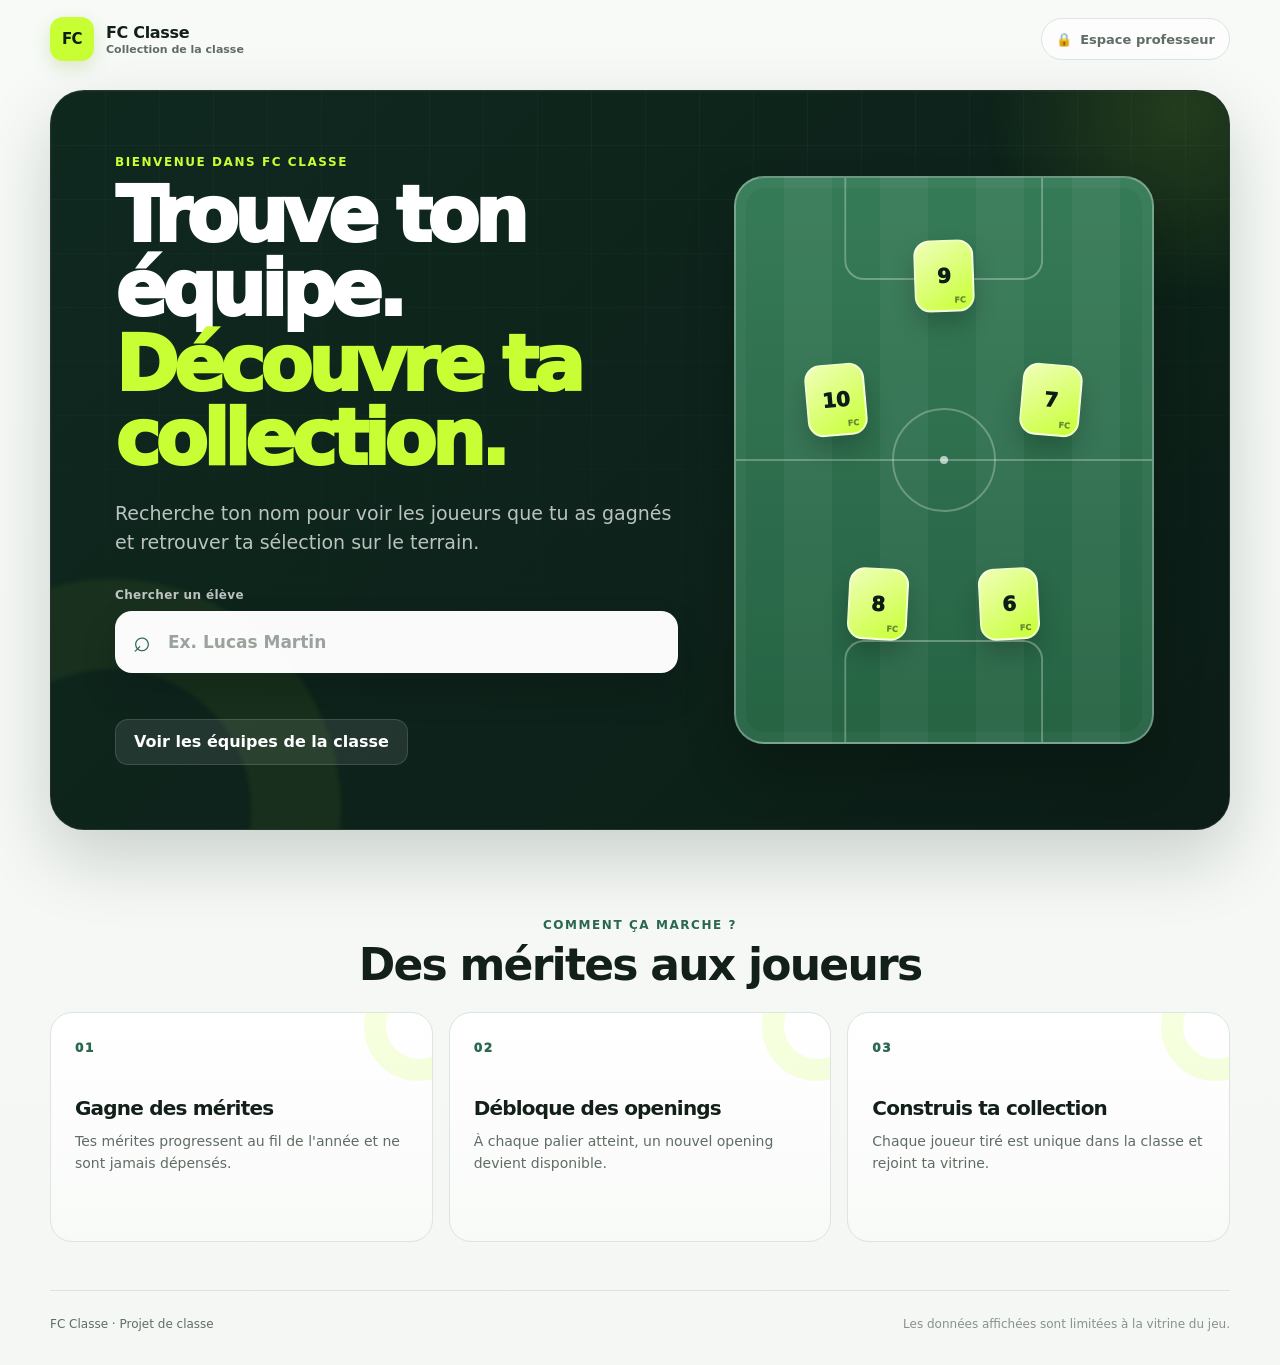
==== index.html @ d8f79229 "Rename fc-classe/index.html to index.html" ====
<!doctype html>
<html lang="fr">
<head>
  <meta charset="utf-8">
  <meta name="viewport" content="width=device-width, initial-scale=1">
  <meta name="theme-color" content="#10241d">

  <title>FC Classe — Trouve ton équipe</title>
  <meta
    name="description"
    content="Retrouve ta collection FC Classe, découvre ton équipe et consulte les vitrines de la classe."
  >

  <link rel="stylesheet" href="css/base.css">
  <link rel="stylesheet" href="css/home.css">

  <script src="js/config.js" defer></script>
  <script src="js/mock-data.js" defer></script>
  <script src="js/api.js" defer></script>
  <script src="js/home.js" defer></script>
</head>

<body class="page-home">
  <header class="site-header">
    <a class="brand" href="index.html" aria-label="FC Classe — Accueil">
      <span class="brand-mark" aria-hidden="true">FC</span>

      <span class="brand-text">
        <strong>FC Classe</strong>
        <small>Collection de la classe</small>
      </span>
    </a>

    <a class="teacher-link" href="prof.html">
      <span aria-hidden="true">🔒</span>
      Espace professeur
    </a>
  </header>

  <main>
    <section class="hero" aria-labelledby="hero-title">
      <div class="hero-decoration hero-decoration-left" aria-hidden="true"></div>
      <div class="hero-decoration hero-decoration-right" aria-hidden="true"></div>

      <div class="hero-content">
        <p class="eyebrow">Bienvenue dans FC Classe</p>

        <h1 id="hero-title">
          Trouve ton équipe.
          <span>Découvre ta collection.</span>
        </h1>

        <p class="hero-intro">
          Recherche ton nom pour voir les joueurs que tu as gagnés
          et retrouver ta sélection sur le terrain.
        </p>

        <div class="student-search" id="student-search">
          <label class="search-label" for="student-search-input">
            Chercher un élève
          </label>

          <div class="search-box">
            <span class="search-icon" aria-hidden="true">⌕</span>

            <input
              id="student-search-input"
              class="search-input"
              type="search"
              placeholder="Ex. Lucas Martin"
              autocomplete="off"
              spellcheck="false"
              aria-controls="student-search-results"
              aria-expanded="false"
            >

            <button
              id="student-search-clear"
              class="search-clear"
              type="button"
              aria-label="Effacer la recherche"
              hidden
            >
              ×
            </button>
          </div>

          <div
            id="student-search-results"
            class="search-results"
            role="listbox"
            aria-label="Résultats de recherche"
            hidden
          ></div>

          <p id="student-search-status" class="search-status" aria-live="polite"></p>
        </div>

        <div class="hero-actions">
          <button id="show-all-students" class="button button-secondary" type="button">
            Voir les équipes de la classe
          </button>
        </div>
      </div>

      <div class="mini-pitch" aria-hidden="true">
        <div class="mini-pitch-circle"></div>
        <div class="mini-player mini-player-1">9</div>
        <div class="mini-player mini-player-2">10</div>
        <div class="mini-player mini-player-3">7</div>
        <div class="mini-player mini-player-4">8</div>
        <div class="mini-player mini-player-5">6</div>
      </div>
    </section>

    <section class="class-showcase" id="class-showcase" aria-labelledby="showcase-title" hidden>
      <div class="section-heading">
        <div>
          <p class="eyebrow">Les équipes</p>
          <h2 id="showcase-title">Vitrines de la classe</h2>
        </div>

        <button id="hide-all-students" class="text-button" type="button">
          Fermer
        </button>
      </div>

      <div id="student-grid" class="student-grid"></div>
    </section>

    <section class="how-it-works" aria-labelledby="how-title">
      <div class="section-heading section-heading-centered">
        <div>
          <p class="eyebrow">Comment ça marche ?</p>
          <h2 id="how-title">Des mérites aux joueurs</h2>
        </div>
      </div>

      <div class="steps-grid">
        <article class="step-card">
          <span class="step-number">01</span>
          <h3>Gagne des mérites</h3>
          <p>
            Tes mérites progressent au fil de l'année et ne sont jamais dépensés.
          </p>
        </article>

        <article class="step-card">
          <span class="step-number">02</span>
          <h3>Débloque des openings</h3>
          <p>
            À chaque palier atteint, un nouvel opening devient disponible.
          </p>
        </article>

        <article class="step-card">
          <span class="step-number">03</span>
          <h3>Construis ta collection</h3>
          <p>
            Chaque joueur tiré est unique dans la classe et rejoint ta vitrine.
          </p>
        </article>
      </div>
    </section>
  </main>

  <footer class="site-footer">
    <p>FC Classe · Projet de classe</p>
    <p class="footer-note">Les données affichées sont limitées à la vitrine du jeu.</p>
  </footer>

  <noscript>
    <div class="noscript-message">
      JavaScript doit être activé pour utiliser FC Classe.
    </div>
  </noscript>
</body>
</html>
---- css/base.css ----
/* =========================================================
   FC CLASSE — BASE.CSS
   Styles communs à toutes les pages
   ========================================================= */

:root {
  --bg: #f4f7f4;
  --surface: #ffffff;
  --surface-soft: #eef3ef;
  --surface-strong: #e5ece7;

  --text: #132019;
  --text-soft: #5f6d64;
  --text-faint: #87928a;

  --line: #dce5df;

  --green-950: #0b1d16;
  --green-900: #10291f;
  --green-800: #17392c;
  --green-700: #20503d;
  --green-600: #2a694f;

  --accent: #c8ff34;
  --accent-soft: #ecffc0;
  --accent-dark: #587900;

  --warning: #ffcf4a;
  --danger: #db4b4b;
  --success: #2b9b69;

  --shadow-sm: 0 8px 20px rgba(15, 37, 27, 0.08);
  --shadow-md: 0 18px 45px rgba(15, 37, 27, 0.12);
  --shadow-lg: 0 28px 70px rgba(8, 27, 19, 0.18);

  --radius-sm: 10px;
  --radius-md: 16px;
  --radius-lg: 24px;
  --radius-xl: 34px;

  --container: 1180px;

  --transition-fast: 160ms ease;
  --transition: 240ms ease;
}

/* =========================================================
   RESET
   ========================================================= */

*,
*::before,
*::after {
  box-sizing: border-box;
}

html {
  scroll-behavior: smooth;
}

body {
  margin: 0;
  min-height: 100vh;
  font-family:
    Inter,
    ui-sans-serif,
    system-ui,
    -apple-system,
    BlinkMacSystemFont,
    "Segoe UI",
    sans-serif;
  color: var(--text);
  background:
    linear-gradient(180deg, #f7faf7 0%, var(--bg) 100%);
  text-rendering: optimizeLegibility;
  -webkit-font-smoothing: antialiased;
}

img,
svg {
  display: block;
  max-width: 100%;
}

button,
input,
select,
textarea {
  font: inherit;
}

button,
a {
  -webkit-tap-highlight-color: transparent;
}

button {
  border: 0;
}

a {
  color: inherit;
  text-decoration: none;
}

p,
h1,
h2,
h3,
h4 {
  margin-top: 0;
}

[hidden] {
  display: none !important;
}

/* =========================================================
   ACCESSIBILITÉ
   ========================================================= */

:focus-visible {
  outline: 3px solid rgba(200, 255, 52, 0.8);
  outline-offset: 3px;
}

::selection {
  color: var(--green-950);
  background: var(--accent);
}

/* =========================================================
   STRUCTURE GÉNÉRALE
   ========================================================= */

main {
  width: 100%;
}

.site-header,
.site-footer,
.hero,
.class-showcase,
.how-it-works {
  width: min(calc(100% - 32px), var(--container));
  margin-inline: auto;
}

.site-header {
  min-height: 78px;
  display: flex;
  align-items: center;
  justify-content: space-between;
  gap: 20px;
  padding-block: 16px;
}

.brand {
  display: inline-flex;
  align-items: center;
  gap: 12px;
  min-width: 0;
}

.brand-mark {
  width: 44px;
  height: 44px;
  display: grid;
  place-items: center;
  flex: 0 0 auto;
  border-radius: 13px;
  color: var(--green-950);
  background: var(--accent);
  font-size: 15px;
  font-weight: 900;
  letter-spacing: -0.04em;
  box-shadow: 0 6px 18px rgba(114, 155, 6, 0.2);
}

.brand-text {
  display: flex;
  flex-direction: column;
  min-width: 0;
}

.brand-text strong {
  font-size: 16px;
  font-weight: 850;
  letter-spacing: -0.02em;
}

.brand-text small {
  margin-top: 1px;
  color: var(--text-soft);
  font-size: 11px;
  font-weight: 650;
}

.teacher-link {
  display: inline-flex;
  align-items: center;
  justify-content: center;
  gap: 8px;
  min-height: 42px;
  padding: 0 14px;
  border: 1px solid var(--line);
  border-radius: 999px;
  color: var(--text-soft);
  background: rgba(255, 255, 255, 0.72);
  font-size: 13px;
  font-weight: 750;
  transition:
    transform var(--transition-fast),
    border-color var(--transition-fast),
    background var(--transition-fast),
    color var(--transition-fast);
}

.teacher-link:hover {
  transform: translateY(-1px);
  border-color: #c9d4cc;
  color: var(--text);
  background: var(--surface);
}

/* =========================================================
   TYPOGRAPHIE
   ========================================================= */

.eyebrow {
  margin-bottom: 10px;
  color: var(--green-600);
  font-size: 12px;
  font-weight: 850;
  letter-spacing: 0.13em;
  text-transform: uppercase;
}

h1,
h2,
h3 {
  letter-spacing: -0.04em;
}

h1 {
  font-size: clamp(42px, 7vw, 76px);
  line-height: 0.98;
}

h2 {
  font-size: clamp(28px, 4vw, 44px);
  line-height: 1.04;
}

h3 {
  font-size: 20px;
  line-height: 1.15;
}

/* =========================================================
   BOUTONS
   ========================================================= */

.button {
  min-height: 46px;
  display: inline-flex;
  align-items: center;
  justify-content: center;
  gap: 8px;
  padding: 0 18px;
  border-radius: 13px;
  cursor: pointer;
  font-weight: 800;
  transition:
    transform var(--transition-fast),
    box-shadow var(--transition-fast),
    background var(--transition-fast),
    border-color var(--transition-fast);
}

.button:hover {
  transform: translateY(-2px);
}

.button-primary {
  color: var(--green-950);
  background: var(--accent);
  box-shadow: 0 10px 24px rgba(121, 166, 0, 0.18);
}

.button-primary:hover {
  background: #d4ff59;
}

.button-secondary {
  color: var(--text);
  background: var(--surface);
  border: 1px solid var(--line);
  box-shadow: var(--shadow-sm);
}

.button-secondary:hover {
  border-color: #c7d2ca;
  box-shadow: var(--shadow-md);
}

.button-danger {
  color: #fff;
  background: var(--danger);
}

.text-button {
  padding: 8px 10px;
  cursor: pointer;
  color: var(--green-600);
  background: transparent;
  font-size: 13px;
  font-weight: 800;
}

.text-button:hover {
  color: var(--green-900);
}

/* =========================================================
   CARTES / BLOCS
   ========================================================= */

.card {
  border: 1px solid var(--line);
  border-radius: var(--radius-md);
  background: var(--surface);
  box-shadow: var(--shadow-sm);
}

.section-heading {
  display: flex;
  align-items: end;
  justify-content: space-between;
  gap: 24px;
  margin-bottom: 24px;
}

.section-heading h2 {
  margin-bottom: 0;
}

.section-heading-centered {
  justify-content: center;
  text-align: center;
}

/* =========================================================
   FORMULAIRES
   ========================================================= */

input,
select,
textarea {
  color: var(--text);
}

input::placeholder,
textarea::placeholder {
  color: #98a39b;
}

.form-control {
  width: 100%;
  min-height: 46px;
  padding: 0 14px;
  border: 1px solid var(--line);
  border-radius: 12px;
  color: var(--text);
  background: var(--surface);
  outline: none;
  transition:
    border-color var(--transition-fast),
    box-shadow var(--transition-fast);
}

.form-control:focus {
  border-color: var(--green-600);
  box-shadow: 0 0 0 4px rgba(42, 105, 79, 0.1);
}

/* =========================================================
   BADGES
   ========================================================= */

.badge {
  display: inline-flex;
  align-items: center;
  gap: 6px;
  padding: 6px 10px;
  border-radius: 999px;
  font-size: 11px;
  font-weight: 850;
}

.badge-accent {
  color: var(--accent-dark);
  background: var(--accent-soft);
}

.badge-dark {
  color: #fff;
  background: var(--green-900);
}

.badge-soft {
  color: var(--text-soft);
  background: var(--surface-soft);
}

/* =========================================================
   ÉTATS / MESSAGES
   ========================================================= */

.empty-state {
  padding: 34px 20px;
  border: 1px dashed #cbd6ce;
  border-radius: var(--radius-md);
  color: var(--text-soft);
  background: rgba(255, 255, 255, 0.5);
  text-align: center;
}

.loading {
  display: inline-flex;
  align-items: center;
  gap: 10px;
  color: var(--text-soft);
  font-size: 13px;
  font-weight: 700;
}

.loading::before {
  content: "";
  width: 16px;
  height: 16px;
  border: 2px solid #d1d9d3;
  border-top-color: var(--green-600);
  border-radius: 50%;
  animation: spin 700ms linear infinite;
}

@keyframes spin {
  to {
    transform: rotate(360deg);
  }
}

/* =========================================================
   FOOTER
   ========================================================= */

.site-footer {
  display: flex;
  align-items: center;
  justify-content: space-between;
  gap: 20px;
  margin-top: 48px;
  padding-block: 26px 34px;
  border-top: 1px solid var(--line);
  color: var(--text-soft);
  font-size: 12px;
}

.site-footer p {
  margin: 0;
}

.footer-note {
  color: var(--text-faint);
  text-align: right;
}

.noscript-message {
  position: fixed;
  inset: auto 16px 16px;
  z-index: 9999;
  max-width: 540px;
  margin-inline: auto;
  padding: 14px 16px;
  border-radius: 12px;
  color: #fff;
  background: var(--green-950);
  box-shadow: var(--shadow-lg);
  text-align: center;
  font-size: 13px;
  font-weight: 700;
}

/* =========================================================
   UTILITAIRES
   ========================================================= */

.muted {
  color: var(--text-soft);
}

.center {
  text-align: center;
}

.visually-hidden {
  position: absolute !important;
  width: 1px !important;
  height: 1px !important;
  padding: 0 !important;
  margin: -1px !important;
  overflow: hidden !important;
  clip: rect(0, 0, 0, 0) !important;
  white-space: nowrap !important;
  border: 0 !important;
}

/* =========================================================
   RESPONSIVE
   ========================================================= */

@media (max-width: 760px) {
  .site-header,
  .site-footer,
  .hero,
  .class-showcase,
  .how-it-works {
    width: min(calc(100% - 22px), var(--container));
  }

  .site-header {
    min-height: 68px;
    padding-block: 11px;
  }

  .brand-mark {
    width: 40px;
    height: 40px;
  }

  .brand-text small {
    display: none;
  }

  .teacher-link {
    min-height: 40px;
    padding-inline: 12px;
    font-size: 12px;
  }

  .section-heading {
    align-items: center;
  }

  .site-footer {
    flex-direction: column;
    align-items: flex-start;
  }

  .footer-note {
    text-align: left;
  }
}

@media (max-width: 480px) {
  .teacher-link {
    width: 42px;
    padding: 0;
    font-size: 0;
  }

  .teacher-link span {
    font-size: 15px;
  }

  .button {
    width: 100%;
  }
}

@media (prefers-reduced-motion: reduce) {
  html {
    scroll-behavior: auto;
  }

  *,
  *::before,
  *::after {
    animation-duration: 1ms !important;
    animation-iteration-count: 1 !important;
    transition-duration: 1ms !important;
  }
}
---- css/home.css ----
/* =========================================================
   FC CLASSE — HOME.CSS
   Page d'accueil publique
   ========================================================= */

.page-home {
  overflow-x: hidden;
}

/* =========================================================
   HERO
   ========================================================= */

.hero {
  position: relative;
  min-height: 610px;
  display: grid;
  grid-template-columns: minmax(0, 1.12fr) minmax(320px, 0.88fr);
  align-items: center;
  gap: 44px;
  margin-top: 12px;
  padding: clamp(34px, 5vw, 64px);
  overflow: hidden;
  border: 1px solid rgba(255, 255, 255, 0.08);
  border-radius: var(--radius-xl);
  color: #fff;
  background:
    linear-gradient(135deg, rgba(16, 41, 31, 0.96), rgba(11, 29, 22, 0.99)),
    var(--green-950);
  box-shadow: var(--shadow-lg);
}

.hero::before {
  content: "";
  position: absolute;
  inset: 0;
  pointer-events: none;
  background:
    linear-gradient(
      90deg,
      rgba(255, 255, 255, 0.035) 1px,
      transparent 1px
    ),
    linear-gradient(
      rgba(255, 255, 255, 0.035) 1px,
      transparent 1px
    );
  background-size: 54px 54px;
  mask-image: linear-gradient(to bottom, rgba(0, 0, 0, 0.8), transparent 92%);
}

.hero-content {
  position: relative;
  z-index: 2;
  max-width: 710px;
}

.hero .eyebrow {
  color: var(--accent);
}

.hero h1 {
  max-width: 760px;
  margin-bottom: 22px;
  font-weight: 950;
  letter-spacing: -0.065em;
}

.hero h1 span {
  display: block;
  color: var(--accent);
}

.hero-intro {
  max-width: 650px;
  margin-bottom: 30px;
  color: rgba(255, 255, 255, 0.72);
  font-size: clamp(16px, 2vw, 19px);
  line-height: 1.55;
}

/* =========================================================
   RECHERCHE ÉLÈVE
   ========================================================= */

.student-search {
  position: relative;
  max-width: 660px;
}

.search-label {
  display: block;
  margin-bottom: 9px;
  color: rgba(255, 255, 255, 0.72);
  font-size: 12px;
  font-weight: 800;
  letter-spacing: 0.03em;
}

.search-box {
  position: relative;
  display: flex;
  align-items: center;
  min-height: 62px;
  border: 1px solid rgba(255, 255, 255, 0.15);
  border-radius: 17px;
  background: rgba(255, 255, 255, 0.98);
  box-shadow: 0 18px 36px rgba(0, 0, 0, 0.16);
  transition:
    transform var(--transition-fast),
    border-color var(--transition-fast),
    box-shadow var(--transition-fast);
}

.search-box:focus-within {
  transform: translateY(-1px);
  border-color: rgba(200, 255, 52, 0.9);
  box-shadow:
    0 18px 38px rgba(0, 0, 0, 0.19),
    0 0 0 4px rgba(200, 255, 52, 0.15);
}

.search-icon {
  width: 52px;
  display: grid;
  place-items: center;
  flex: 0 0 auto;
  color: var(--green-600);
  font-size: 30px;
  line-height: 1;
  transform: translateY(-1px);
}

.search-input {
  width: 100%;
  min-width: 0;
  height: 60px;
  padding: 0 56px 0 0;
  border: 0;
  outline: 0;
  color: var(--text);
  background: transparent;
  font-size: 17px;
  font-weight: 720;
}

.search-input::placeholder {
  color: #9aa49d;
  font-weight: 600;
}

.search-clear {
  position: absolute;
  top: 50%;
  right: 12px;
  width: 36px;
  height: 36px;
  display: grid;
  place-items: center;
  padding: 0;
  border-radius: 50%;
  cursor: pointer;
  color: var(--text-soft);
  background: var(--surface-soft);
  font-size: 22px;
  transition:
    background var(--transition-fast),
    color var(--transition-fast);
  transform: translateY(-50%);
}

.search-clear:hover {
  color: var(--text);
  background: var(--surface-strong);
}

.search-results {
  position: absolute;
  top: calc(100% + 10px);
  left: 0;
  right: 0;
  z-index: 20;
  max-height: 350px;
  padding: 8px;
  overflow-y: auto;
  border: 1px solid rgba(19, 32, 25, 0.08);
  border-radius: 16px;
  background: rgba(255, 255, 255, 0.985);
  box-shadow: 0 22px 50px rgba(4, 18, 11, 0.24);
}

.search-result-item {
  width: 100%;
  display: flex;
  align-items: center;
  gap: 12px;
  padding: 11px 12px;
  border-radius: 11px;
  cursor: pointer;
  color: var(--text);
  background: transparent;
  text-align: left;
  transition:
    background var(--transition-fast),
    transform var(--transition-fast);
}

.search-result-item:hover,
.search-result-item.is-active {
  background: var(--surface-soft);
}

.search-result-item:hover {
  transform: translateX(2px);
}

.search-result-avatar {
  width: 42px;
  height: 42px;
  display: grid;
  place-items: center;
  flex: 0 0 auto;
  border-radius: 12px;
  color: var(--green-950);
  background:
    linear-gradient(145deg, var(--accent), #e1ff8c);
  font-size: 13px;
  font-weight: 950;
}

.search-result-main {
  min-width: 0;
  flex: 1;
}

.search-result-name {
  display: block;
  overflow: hidden;
  font-size: 14px;
  font-weight: 850;
  text-overflow: ellipsis;
  white-space: nowrap;
}

.search-result-meta {
  display: block;
  margin-top: 2px;
  color: var(--text-soft);
  font-size: 11px;
  font-weight: 650;
}

.search-result-arrow {
  color: var(--green-600);
  font-size: 17px;
  font-weight: 900;
}

.search-status {
  min-height: 20px;
  margin: 8px 0 0;
  color: rgba(255, 255, 255, 0.55);
  font-size: 11px;
  font-weight: 650;
}

.hero-actions {
  display: flex;
  gap: 10px;
  margin-top: 18px;
}

.hero .button-secondary {
  border-color: rgba(255, 255, 255, 0.13);
  color: #fff;
  background: rgba(255, 255, 255, 0.09);
  box-shadow: none;
  backdrop-filter: blur(12px);
}

.hero .button-secondary:hover {
  border-color: rgba(255, 255, 255, 0.23);
  background: rgba(255, 255, 255, 0.14);
}

/* =========================================================
   TERRAIN MINIATURE
   ========================================================= */

.mini-pitch {
  position: relative;
  z-index: 1;
  width: min(100%, 420px);
  aspect-ratio: 0.74;
  justify-self: center;
  overflow: hidden;
  border: 2px solid rgba(255, 255, 255, 0.32);
  border-radius: 30px;
  background:
    repeating-linear-gradient(
      90deg,
      rgba(255, 255, 255, 0.035) 0 48px,
      rgba(255, 255, 255, 0.075) 48px 96px
    ),
    linear-gradient(180deg, #2f7652, #1d5d3c);
  box-shadow:
    inset 0 0 0 10px rgba(255, 255, 255, 0.03),
    0 30px 50px rgba(0, 0, 0, 0.18);
  transform: rotate(2deg);
}

.mini-pitch::before,
.mini-pitch::after {
  content: "";
  position: absolute;
  left: 50%;
  border: 2px solid rgba(255, 255, 255, 0.3);
  transform: translateX(-50%);
}

.mini-pitch::before {
  top: 0;
  width: 48%;
  height: 18%;
  border-top: 0;
  border-radius: 0 0 20px 20px;
}

.mini-pitch::after {
  bottom: 0;
  width: 48%;
  height: 18%;
  border-bottom: 0;
  border-radius: 20px 20px 0 0;
}

.mini-pitch-circle {
  position: absolute;
  top: 50%;
  left: 50%;
  width: 104px;
  height: 104px;
  border: 2px solid rgba(255, 255, 255, 0.27);
  border-radius: 50%;
  transform: translate(-50%, -50%);
}

.mini-pitch-circle::before,
.mini-pitch-circle::after {
  content: "";
  position: absolute;
}

.mini-pitch-circle::before {
  top: 50%;
  left: -200%;
  width: 500%;
  height: 2px;
  background: rgba(255, 255, 255, 0.27);
  transform: translateY(-50%);
}

.mini-pitch-circle::after {
  top: 50%;
  left: 50%;
  width: 8px;
  height: 8px;
  border-radius: 50%;
  background: rgba(255, 255, 255, 0.65);
  transform: translate(-50%, -50%);
}

.mini-player {
  position: absolute;
  width: 60px;
  height: 72px;
  display: grid;
  place-items: center;
  border: 2px solid rgba(255, 255, 255, 0.65);
  border-radius: 16px;
  color: var(--green-950);
  background:
    linear-gradient(145deg, #efffb8, var(--accent));
  box-shadow: 0 13px 24px rgba(0, 0, 0, 0.2);
  font-size: 20px;
  font-weight: 950;
}

.mini-player::after {
  content: "FC";
  position: absolute;
  right: 7px;
  bottom: 5px;
  color: rgba(16, 41, 31, 0.55);
  font-size: 8px;
  font-weight: 950;
}

.mini-player-1 {
  top: 11%;
  left: 50%;
  transform: translateX(-50%) rotate(-2deg);
}

.mini-player-2 {
  top: 33%;
  left: 17%;
  transform: rotate(-5deg);
}

.mini-player-3 {
  top: 33%;
  right: 17%;
  transform: rotate(5deg);
}

.mini-player-4 {
  bottom: 18%;
  left: 27%;
  transform: rotate(3deg);
}

.mini-player-5 {
  right: 27%;
  bottom: 18%;
  transform: rotate(-3deg);
}

/* =========================================================
   DÉCOR HERO
   ========================================================= */

.hero-decoration {
  position: absolute;
  z-index: 0;
  border-radius: 50%;
  pointer-events: none;
  filter: blur(2px);
}

.hero-decoration-left {
  left: -170px;
  bottom: -210px;
  width: 460px;
  height: 460px;
  border: 90px solid rgba(200, 255, 52, 0.055);
}

.hero-decoration-right {
  top: -190px;
  right: -160px;
  width: 420px;
  height: 420px;
  background: radial-gradient(
    circle,
    rgba(200, 255, 52, 0.12) 0%,
    rgba(200, 255, 52, 0) 66%
  );
}

/* =========================================================
   VITRINES DE LA CLASSE
   ========================================================= */

.class-showcase {
  margin-top: 70px;
  scroll-margin-top: 20px;
}

.student-grid {
  display: grid;
  grid-template-columns: repeat(3, minmax(0, 1fr));
  gap: 16px;
}

.student-card {
  position: relative;
  min-height: 190px;
  display: flex;
  flex-direction: column;
  padding: 20px;
  overflow: hidden;
  border: 1px solid var(--line);
  border-radius: 20px;
  background: var(--surface);
  box-shadow: var(--shadow-sm);
  transition:
    transform var(--transition),
    border-color var(--transition),
    box-shadow var(--transition);
}

.student-card:hover {
  transform: translateY(-5px);
  border-color: #cbd7cf;
  box-shadow: var(--shadow-md);
}

.student-card::after {
  content: "";
  position: absolute;
  right: -24px;
  bottom: -36px;
  width: 120px;
  height: 120px;
  border: 22px solid rgba(42, 105, 79, 0.055);
  border-radius: 50%;
}

.student-card-top {
  display: flex;
  align-items: flex-start;
  justify-content: space-between;
  gap: 14px;
  margin-bottom: 26px;
}

.student-card-avatar {
  width: 52px;
  height: 52px;
  display: grid;
  place-items: center;
  border-radius: 15px;
  color: var(--green-950);
  background: var(--accent);
  font-size: 14px;
  font-weight: 950;
}

.student-card-count {
  color: var(--green-600);
  font-size: 12px;
  font-weight: 850;
}

.student-card-name {
  position: relative;
  z-index: 1;
  margin-bottom: 5px;
  font-size: 20px;
  font-weight: 900;
  letter-spacing: -0.035em;
}

.student-card-stats {
  position: relative;
  z-index: 1;
  margin-top: auto;
  display: flex;
  flex-wrap: wrap;
  gap: 7px;
}

.student-stat {
  padding: 6px 9px;
  border-radius: 999px;
  color: var(--text-soft);
  background: var(--surface-soft);
  font-size: 10px;
  font-weight: 800;
}

/* =========================================================
   COMMENT ÇA MARCHE
   ========================================================= */

.how-it-works {
  margin-top: 88px;
}

.steps-grid {
  display: grid;
  grid-template-columns: repeat(3, minmax(0, 1fr));
  gap: 16px;
}

.step-card {
  position: relative;
  min-height: 230px;
  padding: 24px;
  overflow: hidden;
  border: 1px solid var(--line);
  border-radius: 22px;
  background:
    linear-gradient(180deg, #ffffff, #f8faf8);
}

.step-number {
  display: inline-flex;
  margin-bottom: 42px;
  color: var(--green-600);
  font-size: 12px;
  font-weight: 950;
  letter-spacing: 0.14em;
}

.step-card h3 {
  margin-bottom: 10px;
  font-weight: 900;
}

.step-card p {
  max-width: 340px;
  margin-bottom: 0;
  color: var(--text-soft);
  font-size: 14px;
  line-height: 1.6;
}

.step-card::after {
  content: "";
  position: absolute;
  top: -42px;
  right: -42px;
  width: 110px;
  height: 110px;
  border: 22px solid rgba(200, 255, 52, 0.16);
  border-radius: 50%;
}

/* =========================================================
   ANIMATIONS
   ========================================================= */

@keyframes heroReveal {
  from {
    opacity: 0;
    transform: translateY(18px);
  }

  to {
    opacity: 1;
    transform: translateY(0);
  }
}

.hero-content {
  animation: heroReveal 520ms ease both;
}

.mini-pitch {
  animation: heroReveal 620ms 80ms ease both;
}

/* =========================================================
   RESPONSIVE
   ========================================================= */

@media (max-width: 980px) {
  .hero {
    min-height: auto;
    grid-template-columns: 1fr;
    gap: 34px;
  }

  .hero-content {
    max-width: none;
  }

  .mini-pitch {
    width: min(78vw, 390px);
  }

  .student-grid,
  .steps-grid {
    grid-template-columns: repeat(2, minmax(0, 1fr));
  }

  .steps-grid .step-card:last-child {
    grid-column: 1 / -1;
  }
}

@media (max-width: 700px) {
  .hero {
    margin-top: 6px;
    padding: 30px 20px 24px;
    border-radius: 24px;
  }

  .hero h1 {
    margin-bottom: 18px;
  }

  .hero-intro {
    margin-bottom: 24px;
    font-size: 15px;
  }

  .search-box {
    min-height: 58px;
  }

  .search-input {
    height: 56px;
    font-size: 16px;
  }

  .mini-pitch {
    width: min(88vw, 360px);
    border-radius: 24px;
  }

  .class-showcase,
  .how-it-works {
    margin-top: 58px;
  }

  .student-grid,
  .steps-grid {
    grid-template-columns: 1fr;
  }

  .steps-grid .step-card:last-child {
    grid-column: auto;
  }

  .step-card {
    min-height: 190px;
  }

  .step-number {
    margin-bottom: 28px;
  }
}

@media (max-width: 460px) {
  .hero {
    padding-inline: 16px;
  }

  .hero-actions {
    display: block;
  }

  .hero .button-secondary {
    width: 100%;
  }

  .search-result-item {
    padding-inline: 9px;
  }

  .mini-player {
    width: 50px;
    height: 62px;
    border-radius: 14px;
    font-size: 17px;
  }

  .section-heading {
    gap: 12px;
  }
}

@media (prefers-reduced-motion: reduce) {
  .hero-content,
  .mini-pitch {
    animation: none;
  }
}
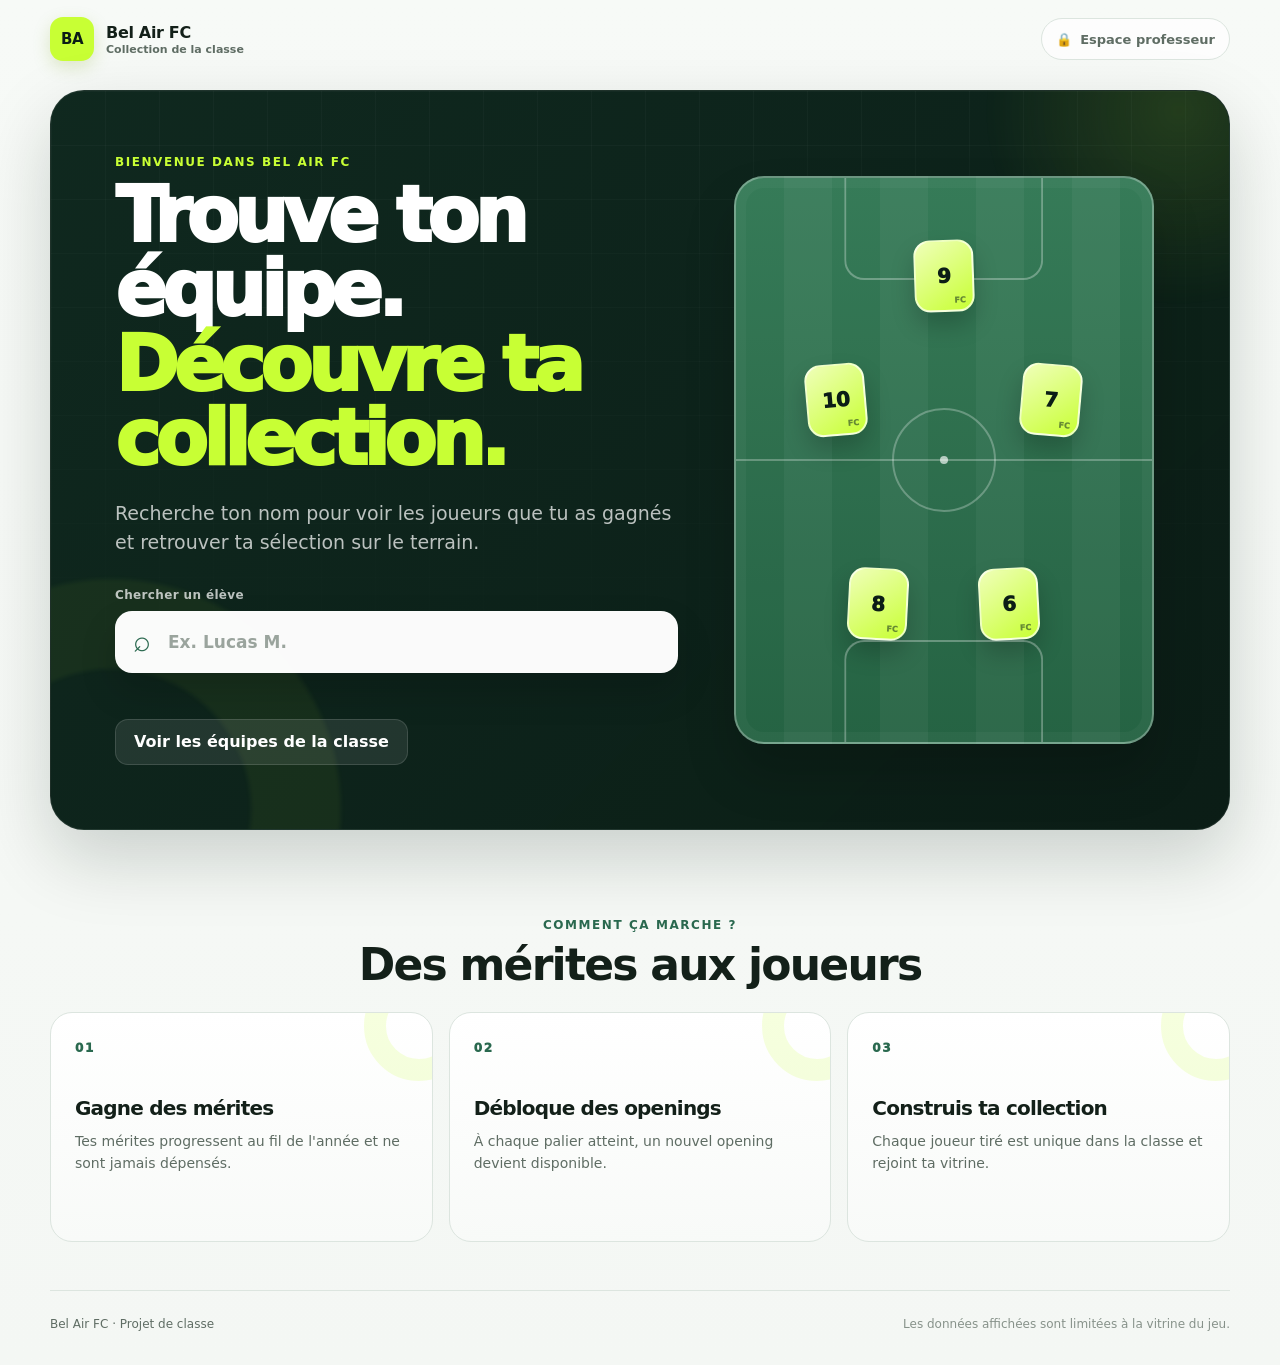
==== commit cc5425b3: "Update index.html" ====
--- a/index.html
+++ b/index.html
@@ -1,78 +1,202 @@
 <!doctype html>
 <html lang="fr">
+
 <head>
   <meta charset="utf-8">
-  <meta name="viewport" content="width=device-width, initial-scale=1">
-  <meta name="theme-color" content="#10241d">
-
-  <title>FC Classe — Trouve ton équipe</title>
+
+  <meta
+    name="viewport"
+    content="width=device-width, initial-scale=1"
+  >
+
+  <meta
+    name="theme-color"
+    content="#10241d"
+  >
+
+  <title>Bel Air FC — Trouve ton équipe</title>
+
   <meta
     name="description"
-    content="Retrouve ta collection FC Classe, découvre ton équipe et consulte les vitrines de la classe."
+    content="Retrouve ta collection Bel Air FC, découvre ton équipe et consulte les vitrines de la classe."
   >
 
-  <link rel="stylesheet" href="css/base.css">
-  <link rel="stylesheet" href="css/home.css">
-
-  <script src="js/config.js" defer></script>
-  <script src="js/mock-data.js" defer></script>
-  <script src="js/api.js" defer></script>
-  <script src="js/home.js" defer></script>
+  <link
+    rel="stylesheet"
+    href="css/base.css?v=18"
+  >
+
+  <link
+    rel="stylesheet"
+    href="css/home.css?v=18"
+  >
+
+  <script
+    src="js/config.js?v=18"
+    defer
+  ></script>
+
+  <script
+    src="js/mock-data.js?v=18"
+    defer
+  ></script>
+
+  <script
+    src="js/api.js?v=18"
+    defer
+  ></script>
+
+  <script
+    src="js/home.js?v=18"
+    defer
+  ></script>
 </head>
 
+
 <body class="page-home">
+
+
+  <!-- =====================================================
+       HEADER
+       ===================================================== -->
+
   <header class="site-header">
-    <a class="brand" href="index.html" aria-label="FC Classe — Accueil">
-      <span class="brand-mark" aria-hidden="true">FC</span>
+
+    <a
+      class="brand"
+      href="index.html"
+      aria-label="Bel Air FC — Accueil"
+    >
+
+      <span
+        class="brand-mark"
+        aria-hidden="true"
+      >
+        BA
+      </span>
+
 
       <span class="brand-text">
-        <strong>FC Classe</strong>
-        <small>Collection de la classe</small>
+
+        <strong>
+          Bel Air FC
+        </strong>
+
+        <small>
+          Collection de la classe
+        </small>
+
       </span>
+
     </a>
 
-    <a class="teacher-link" href="prof.html">
-      <span aria-hidden="true">🔒</span>
+
+    <a
+      class="teacher-link"
+      href="prof.html"
+    >
+
+      <span aria-hidden="true">
+        🔒
+      </span>
+
       Espace professeur
+
     </a>
+
   </header>
 
+
+  <!-- =====================================================
+       CONTENU
+       ===================================================== -->
+
   <main>
-    <section class="hero" aria-labelledby="hero-title">
-      <div class="hero-decoration hero-decoration-left" aria-hidden="true"></div>
-      <div class="hero-decoration hero-decoration-right" aria-hidden="true"></div>
+
+
+    <!-- ===================================================
+         HERO
+         =================================================== -->
+
+    <section
+      class="hero"
+      aria-labelledby="hero-title"
+    >
+
+      <div
+        class="hero-decoration hero-decoration-left"
+        aria-hidden="true"
+      ></div>
+
+      <div
+        class="hero-decoration hero-decoration-right"
+        aria-hidden="true"
+      ></div>
+
 
       <div class="hero-content">
-        <p class="eyebrow">Bienvenue dans FC Classe</p>
+
+
+        <p class="eyebrow">
+          Bienvenue dans Bel Air FC
+        </p>
+
 
         <h1 id="hero-title">
+
           Trouve ton équipe.
-          <span>Découvre ta collection.</span>
+
+          <span>
+            Découvre ta collection.
+          </span>
+
         </h1>
+
 
         <p class="hero-intro">
           Recherche ton nom pour voir les joueurs que tu as gagnés
           et retrouver ta sélection sur le terrain.
         </p>
 
-        <div class="student-search" id="student-search">
-          <label class="search-label" for="student-search-input">
+
+        <!-- ===============================================
+             RECHERCHE ÉLÈVE
+             =============================================== -->
+
+        <div
+          class="student-search"
+          id="student-search"
+        >
+
+          <label
+            class="search-label"
+            for="student-search-input"
+          >
             Chercher un élève
           </label>
 
+
           <div class="search-box">
-            <span class="search-icon" aria-hidden="true">⌕</span>
+
+            <span
+              class="search-icon"
+              aria-hidden="true"
+            >
+              ⌕
+            </span>
+
 
             <input
               id="student-search-input"
               class="search-input"
               type="search"
-              placeholder="Ex. Lucas Martin"
+              placeholder="Ex. Lucas M."
               autocomplete="off"
               spellcheck="false"
               aria-controls="student-search-results"
               aria-expanded="false"
             >
+
 
             <button
               id="student-search-clear"
@@ -83,7 +207,9 @@
             >
               ×
             </button>
+
           </div>
+
 
           <div
             id="student-search-results"
@@ -93,86 +219,246 @@
             hidden
           ></div>
 
-          <p id="student-search-status" class="search-status" aria-live="polite"></p>
-        </div>
+
+          <p
+            id="student-search-status"
+            class="search-status"
+            aria-live="polite"
+          ></p>
+
+        </div>
+
+
+        <!-- ===============================================
+             ACTION
+             =============================================== -->
 
         <div class="hero-actions">
-          <button id="show-all-students" class="button button-secondary" type="button">
+
+          <button
+            id="show-all-students"
+            class="button button-secondary"
+            type="button"
+          >
             Voir les équipes de la classe
           </button>
-        </div>
+
+        </div>
+
+
       </div>
 
-      <div class="mini-pitch" aria-hidden="true">
+
+      <!-- ===============================================
+           MINI TERRAIN
+           =============================================== -->
+
+      <div
+        class="mini-pitch"
+        aria-hidden="true"
+      >
+
         <div class="mini-pitch-circle"></div>
-        <div class="mini-player mini-player-1">9</div>
-        <div class="mini-player mini-player-2">10</div>
-        <div class="mini-player mini-player-3">7</div>
-        <div class="mini-player mini-player-4">8</div>
-        <div class="mini-player mini-player-5">6</div>
+
+        <div class="mini-player mini-player-1">
+          9
+        </div>
+
+        <div class="mini-player mini-player-2">
+          10
+        </div>
+
+        <div class="mini-player mini-player-3">
+          7
+        </div>
+
+        <div class="mini-player mini-player-4">
+          8
+        </div>
+
+        <div class="mini-player mini-player-5">
+          6
+        </div>
+
       </div>
+
     </section>
 
-    <section class="class-showcase" id="class-showcase" aria-labelledby="showcase-title" hidden>
+
+    <!-- ===================================================
+         VITRINES DE LA CLASSE
+         =================================================== -->
+
+    <section
+      class="class-showcase"
+      id="class-showcase"
+      aria-labelledby="showcase-title"
+      hidden
+    >
+
       <div class="section-heading">
+
         <div>
-          <p class="eyebrow">Les équipes</p>
-          <h2 id="showcase-title">Vitrines de la classe</h2>
-        </div>
-
-        <button id="hide-all-students" class="text-button" type="button">
+
+          <p class="eyebrow">
+            Les équipes
+          </p>
+
+          <h2 id="showcase-title">
+            Vitrines de la classe
+          </h2>
+
+        </div>
+
+
+        <button
+          id="hide-all-students"
+          class="text-button"
+          type="button"
+        >
           Fermer
         </button>
+
       </div>
 
-      <div id="student-grid" class="student-grid"></div>
+
+      <div
+        id="student-grid"
+        class="student-grid"
+      ></div>
+
     </section>
 
-    <section class="how-it-works" aria-labelledby="how-title">
-      <div class="section-heading section-heading-centered">
+
+    <!-- ===================================================
+         COMMENT ÇA MARCHE
+         =================================================== -->
+
+    <section
+      class="how-it-works"
+      aria-labelledby="how-title"
+    >
+
+      <div
+        class="section-heading section-heading-centered"
+      >
+
         <div>
-          <p class="eyebrow">Comment ça marche ?</p>
-          <h2 id="how-title">Des mérites aux joueurs</h2>
-        </div>
+
+          <p class="eyebrow">
+            Comment ça marche ?
+          </p>
+
+          <h2 id="how-title">
+            Des mérites aux joueurs
+          </h2>
+
+        </div>
+
       </div>
 
+
       <div class="steps-grid">
+
+
+        <!-- ÉTAPE 1 -->
+
         <article class="step-card">
-          <span class="step-number">01</span>
-          <h3>Gagne des mérites</h3>
+
+          <span class="step-number">
+            01
+          </span>
+
+          <h3>
+            Gagne des mérites
+          </h3>
+
           <p>
-            Tes mérites progressent au fil de l'année et ne sont jamais dépensés.
+            Tes mérites progressent au fil de l'année
+            et ne sont jamais dépensés.
           </p>
+
         </article>
 
+
+        <!-- ÉTAPE 2 -->
+
         <article class="step-card">
-          <span class="step-number">02</span>
-          <h3>Débloque des openings</h3>
+
+          <span class="step-number">
+            02
+          </span>
+
+          <h3>
+            Débloque des openings
+          </h3>
+
           <p>
-            À chaque palier atteint, un nouvel opening devient disponible.
+            À chaque palier atteint,
+            un nouvel opening devient disponible.
           </p>
+
         </article>
 
+
+        <!-- ÉTAPE 3 -->
+
         <article class="step-card">
-          <span class="step-number">03</span>
-          <h3>Construis ta collection</h3>
+
+          <span class="step-number">
+            03
+          </span>
+
+          <h3>
+            Construis ta collection
+          </h3>
+
           <p>
-            Chaque joueur tiré est unique dans la classe et rejoint ta vitrine.
+            Chaque joueur tiré est unique dans la classe
+            et rejoint ta vitrine.
           </p>
+
         </article>
+
+
       </div>
+
     </section>
+
+
   </main>
 
+
+  <!-- =====================================================
+       FOOTER
+       ===================================================== -->
+
   <footer class="site-footer">
-    <p>FC Classe · Projet de classe</p>
-    <p class="footer-note">Les données affichées sont limitées à la vitrine du jeu.</p>
+
+    <p>
+      Bel Air FC · Projet de classe
+    </p>
+
+    <p class="footer-note">
+      Les données affichées sont limitées à la vitrine du jeu.
+    </p>
+
   </footer>
 
+
+  <!-- =====================================================
+       NOSCRIPT
+       ===================================================== -->
+
   <noscript>
+
     <div class="noscript-message">
-      JavaScript doit être activé pour utiliser FC Classe.
+      JavaScript doit être activé pour utiliser Bel Air FC.
     </div>
+
   </noscript>
+
+
 </body>
+
 </html>
